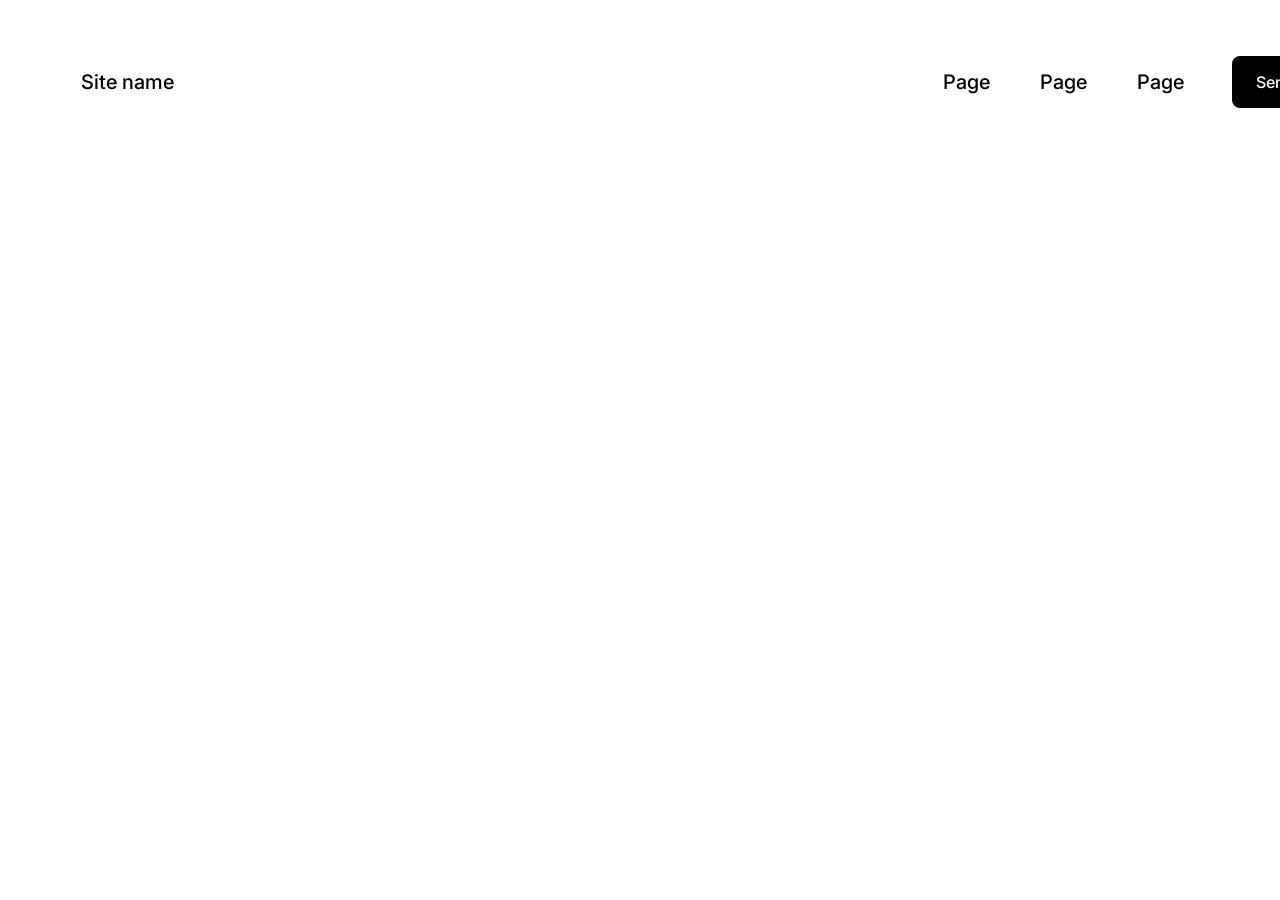
==== index.html @ 94051240 "save" ====
<!DOCTYPE html>
<html lang="en">

<head>
    <meta charset="utf-8">

    <meta name="viewport" content="width=device-width, initial-scale=1">

    <title>Test Task Site</title>

    <script src="./js/jquery-4.0.0.min.js"></script>
    <script src="./js/main.js"></script>

    <link rel="stylesheet" href="./css/main.css">
</head>

<body>
    <main id="container">
        <header id="header">
            <div id="top-left">
                <div id="top-logo">
                    <a href="./">
                        Site name
                    </a>
                </div>
            </div>
            
            <div id="top-right">
                <nav id="top-nav-menu" class="nav-menu">
                    <ul>
                        <li>
                            <a href="./">
                                Page
                            </a>
                        </li>
                        <li>
                            <a href="./">
                                Page
                            </a>
                        </li>
                        <li>
                            <a href="./">
                                Page
                            </a>
                        </li>
                    </ul>
                </nav>

                <button class="btn-black">
                    Send form
                </button>
            </div>
        </header>
        
        <section>

        </section>

        <section>
            
        </section>

        <section>
            
        </section>

        <footer>

        </footer>
    </main>
</body>

</html>
---- css/main.css ----
@font-face {
    font-family: 'Inter';
    src: url(../fonts/inter-normal.ttf);
}

@font-face {
    font-family: 'Inter-Italic';
    src: url(../fonts/inter-italic.ttf);
}

html, body{
    margin:0;
    padding:0;
    font-family: 'Inter';
    font-size: 20px;
    font-weight: 500;
    color:#000000;
}

body *{
    font-family: 'Inter';
    font-size: 20px;
    font-weight: 500;
    color:#000000;
    box-sizing: border-box;
}

a{
    text-decoration: none;
}

#container{
    width:1440px;
    margin:0 auto;
    padding-top:40px;
    padding:56px 81px 0 81px;
}

#header{
    display: flex;
    width: 100%;
    justify-content: space-between;
    align-items: center;
    height: 52px;
}

#top-left{
    display: flex;
    width: 50%;
    justify-content: start;
    align-items: center;
}

#top-logo a{

}

#top-right{
    display: flex;
    width: 50%;
    justify-content: end;
    align-items: center;
}

#top-nav-menu ul{
    display:flex;
    list-style: none;
    padding:0;
    margin:0;
    margin: 0 48px 0 0;
}

#top-nav-menu ul li{
    padding:0;
    margin: 0 0 0 50px;
}

#top-nav-menu ul li a{

}

.btn-black{
    display: flex;
    justify-content: center;
    align-items: center;
    width:127px;
    height: 52px;
    line-height: 52px;
    border-radius: 8px;
    padding:0;
    margin:0;
    font-size: 16px;
    background-color: #000000;
    border:none;
    outline: none;
    color:#ffffff;
    cursor: pointer;
}
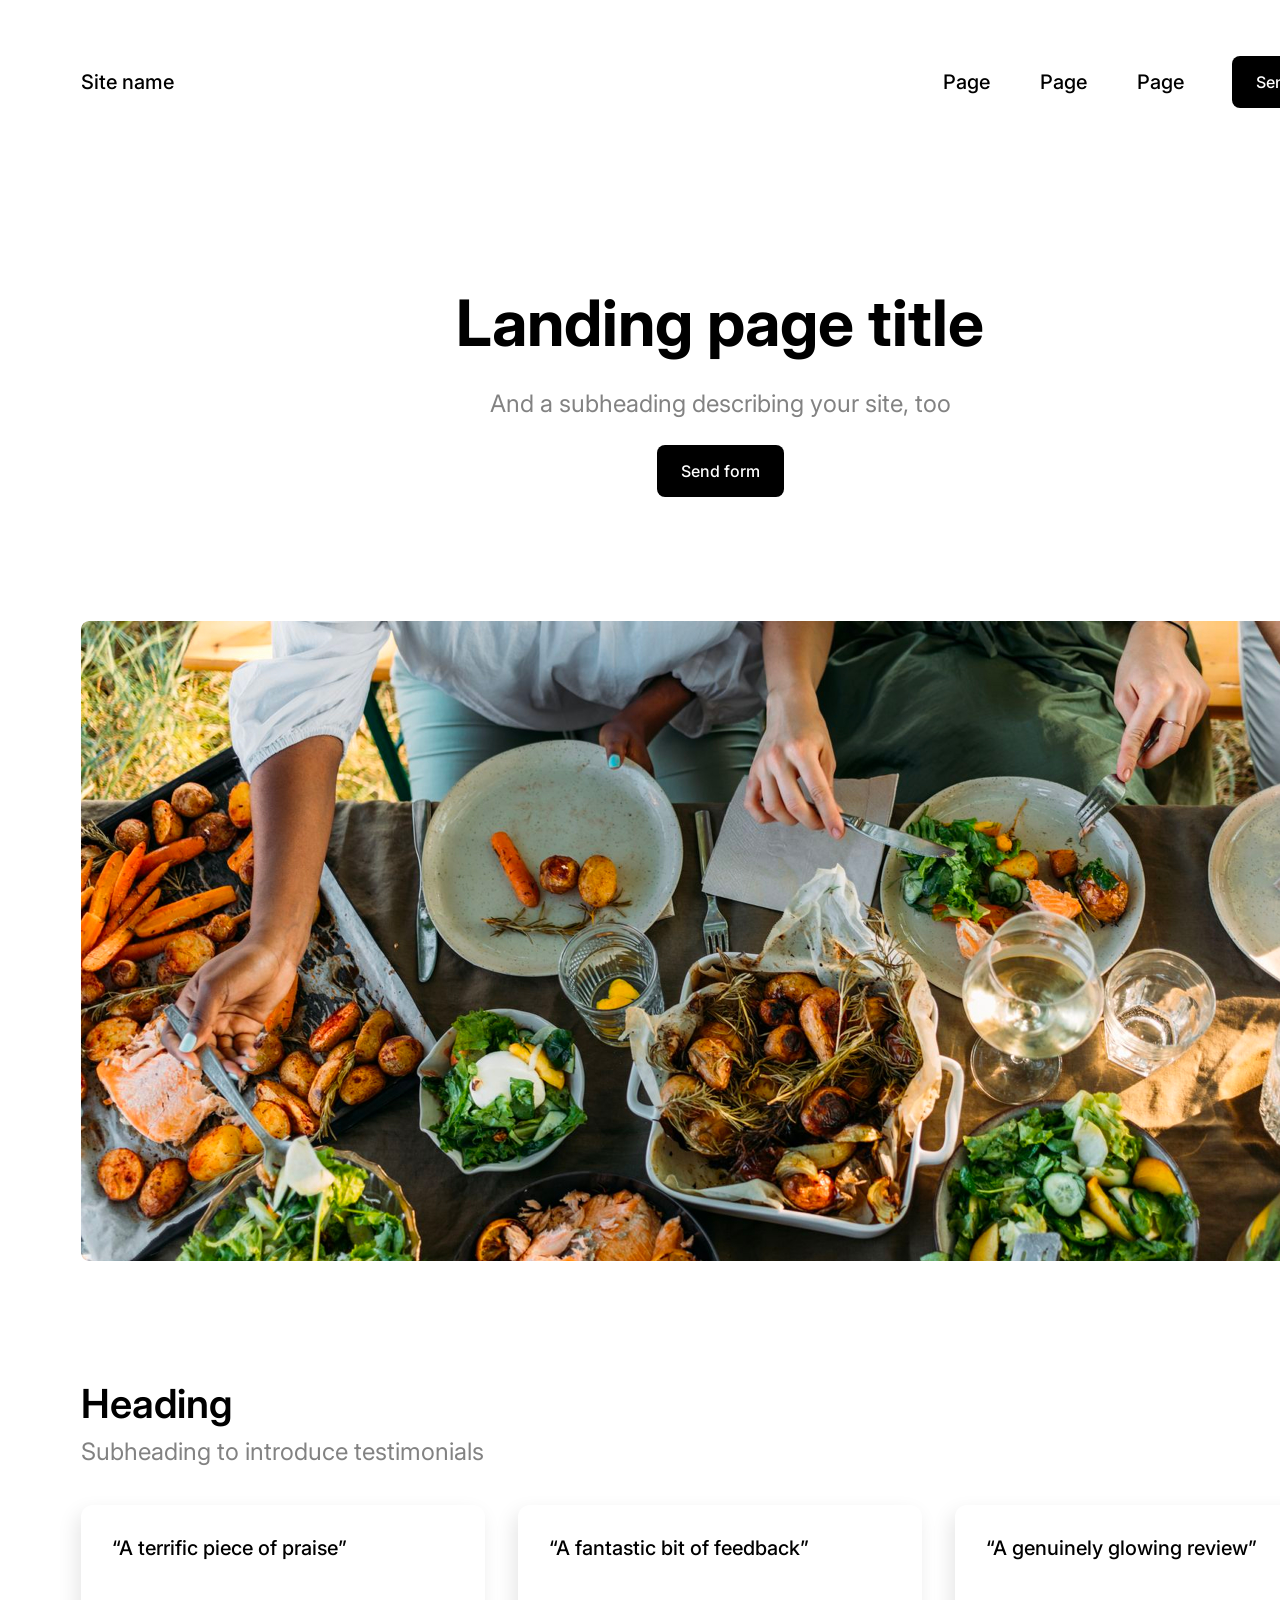
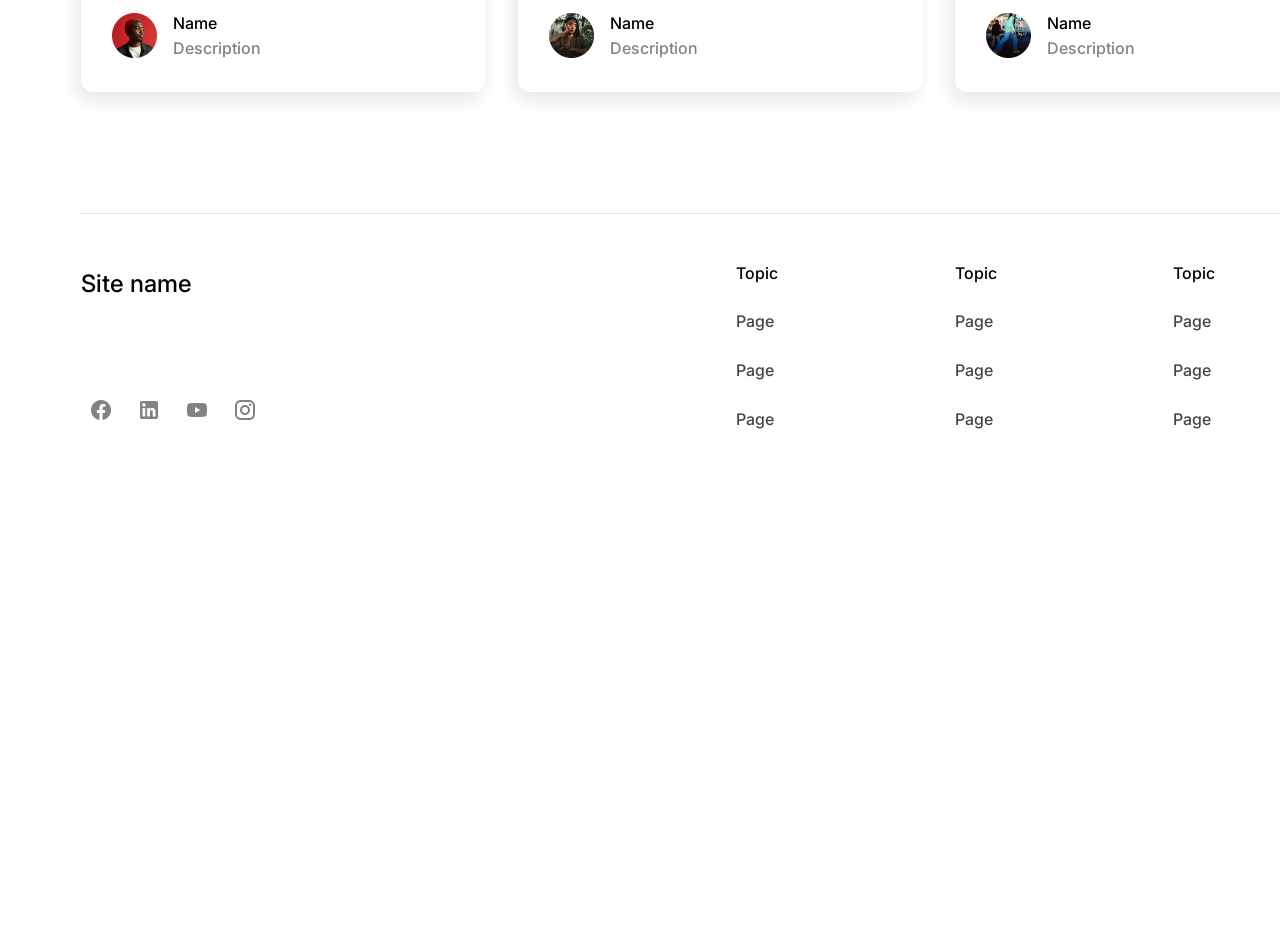
==== commit 953c7489: "save" ====
--- a/index.html
+++ b/index.html
@@ -27,7 +27,7 @@
             
             <div id="top-right">
                 <nav id="top-nav-menu" class="nav-menu">
-                    <ul>
+                    <ul class="list-none">
                         <li>
                             <a href="./">
                                 Page
@@ -52,20 +52,197 @@
             </div>
         </header>
         
-        <section>
-
+        <section id="first-section">
+            <h1 class="head-h align1">
+                Landing page title
+            </h1>
+
+            <h6 class="head-h color1 align1">
+                And a subheading describing your site, too
+            </h6>
+
+            <div class="btn-center">
+                <button class="btn-black align1">
+                    Send form
+                </button>
+            </div>
         </section>
 
-        <section>
-            
+        <section id="second-section">
+            <div class="slider-img">
+                <img src="./img/slide.jpg" alt="seo keuword, seo keuword, seo keuword">
+            </div>
         </section>
 
-        <section>
-            
+        <section id="third-section">
+            <h2 class="head-h">
+                Heading
+            </h2>
+
+            <h6 class="head-h color1">
+                Subheading to introduce testimonials
+            </h6>
+
+            <div id="reviews">
+                <div class="one-review">
+                    <strong>
+                        “A terrific piece of praise”
+                    </strong>
+
+                    <div class="user-blk">
+                        <div class="user-img">
+                            <img src="./img/Avatar1.png" alt="seo word, seo word, seo word">
+                        </div>
+
+                        <div class="explain-blk">
+                            <a class="user-name">
+                                Name
+                            </a>
+                            <span class="user-note color1">
+                                Description
+                            </span>
+                        </div>
+                    </div>
+                </div><!--one-review-->
+
+                <div class="one-review">
+                    <strong>
+                        “A fantastic bit of feedback”
+                    </strong>
+
+                    <div class="user-blk">
+                        <div class="user-img">
+                            <img src="./img/Avatar2.png" alt="seo word, seo word, seo word">
+                        </div>
+
+                        <div class="explain-blk">
+                            <a class="user-name">
+                                Name
+                            </a>
+                            <span class="user-note color1">
+                                Description
+                            </span>
+                        </div>
+                    </div>
+                </div><!--one-review-->
+
+                <div class="one-review">
+                    <strong>
+                        “A genuinely glowing review”
+                    </strong>
+
+                    <div class="user-blk">
+                        <div class="user-img">
+                            <img src="./img/Avatar3.png" alt="seo word, seo word, seo word">
+                        </div>
+
+                        <div class="explain-blk">
+                            <a class="user-name">
+                                Name
+                            </a>
+                            <span class="user-note color1">
+                                Description
+                            </span>
+                        </div>
+                    </div>
+                </div><!--one-review-->
+            </div>
         </section>
 
         <footer>
-
+            <div id="ftr-left">
+                <div class="ftr-logo">
+                    <a href="./">
+                        Site name
+                    </a>
+                </div>
+
+                <div class="ftr-socials">
+                    <a href="#">
+                        <img src="./img/fb.png" alt="seo word, seo word, seo word">
+                    </a>
+
+                    <a href="#">
+                        <img src="./img/in.png" alt="seo word, seo word, seo word">
+                    </a>
+
+                    <a href="#">
+                        <img src="./img/yt.png" alt="seo word, seo word, seo word">
+                    </a>
+
+                    <a href="#">
+                        <img src="./img/is.png" alt="seo word, seo word, seo word">
+                    </a>
+                </div>
+            </div>
+
+            <div id="ftr-right">
+                <div class="menu-wrap">
+                    <strong>
+                        Topic
+                    </strong>
+
+                    <nav class="menu-body">
+                        <ul class="list-none">
+                            <li>
+                                <a class="color1" href="./#">Page</a>
+                            </li>
+
+                            <li>
+                                <a class="color1" href="./#">Page</a>
+                            </li>
+
+                            <li>
+                                <a class="color1" href="./#">Page</a>
+                            </li>
+                        </ul>
+                    </nav>
+                </div><!--menu-wrap-->
+
+                <div class="menu-wrap">
+                    <strong>
+                        Topic
+                    </strong>
+
+                    <nav class="menu-body">
+                        <ul class="list-none">
+                            <li>
+                                <a class="color1" href="./#">Page</a>
+                            </li>
+
+                            <li>
+                                <a class="color1" href="./#">Page</a>
+                            </li>
+
+                            <li>
+                                <a class="color1" href="./#">Page</a>
+                            </li>
+                        </ul>
+                    </nav>
+                </div><!--menu-wrap-->
+
+                <div class="menu-wrap">
+                    <strong>
+                        Topic
+                    </strong>
+
+                    <nav class="menu-body">
+                        <ul class="list-none">
+                            <li>
+                                <a class="color1" href="./#">Page</a>
+                            </li>
+
+                            <li>
+                                <a class="color1" href="./#">Page</a>
+                            </li>
+
+                            <li>
+                                <a class="color1" href="./#">Page</a>
+                            </li>
+                        </ul>
+                    </nav>
+                </div><!--menu-wrap-->
+            </div>
         </footer>
     </main>
 </body>
--- a/css/main.css
+++ b/css/main.css
@@ -25,6 +25,44 @@
     box-sizing: border-box;
 }
 
+h1{
+    font-weight: 700;
+    font-size: 64px;
+    letter-spacing: 1%;
+    margin:50px 0 40px 0;
+}
+
+h2{
+    font-size: 40px;
+    font-weight: 600;
+    margin:50px 0 40px 0;
+}
+
+h6{
+    font-weight: 400;
+    font-size: 24px;
+    margin:30px 0 20px 0;
+}
+
+.head-h.color1,
+span.color1{
+    color: #828282;
+}
+
+a.color1{
+    color: #454545;
+}
+
+.head-h.align1{
+    text-align: center;
+}
+
+ul.list-none{
+    list-style: none;
+    padding:0;
+    margin: 0;
+}
+
 a{
     text-decoration: none;
 }
@@ -33,7 +71,7 @@
     width:1440px;
     margin:0 auto;
     padding-top:40px;
-    padding:56px 81px 0 81px;
+    padding:56px 81px 500px 81px;
 }
 
 #header{
@@ -52,7 +90,7 @@
 }
 
 #top-logo a{
-
+    display: block;
 }
 
 #top-right{
@@ -64,9 +102,6 @@
 
 #top-nav-menu ul{
     display:flex;
-    list-style: none;
-    padding:0;
-    margin:0;
     margin: 0 48px 0 0;
 }
 
@@ -95,4 +130,203 @@
     outline: none;
     color:#ffffff;
     cursor: pointer;
+}
+
+/**********************/
+
+#first-section{
+    padding-top:126px;
+}
+
+#first-section h1{
+    margin-bottom:28px;
+}
+
+#first-section h6{
+    margin-top:0;
+    margin-bottom:27px;
+    letter-spacing: 3%;
+}
+
+button.align1{
+    margin:0 auto;
+}
+
+/**********************/
+
+#second-section{
+    padding:124px 0 0 0;
+}
+
+.slider-img{
+    width: 1280px;
+    height: 640px;
+}
+
+.slider-img img{
+    width: 100%;
+    border-radius: 8px;
+}
+
+/**********************/
+
+#third-section{
+    padding:68px 0 0 0;
+}
+
+#third-section h2{
+    margin-bottom:9px;
+    letter-spacing: 3%;
+}
+
+#third-section h6{
+    margin-top:0;
+    letter-spacing: 2%;
+}
+
+#reviews{
+    display: flex;
+    width: 100%;
+    flex-wrap: wrap;
+    justify-content: space-between;
+    padding:19px 0 0 0;
+}
+
+.one-review{
+    width: 404px;
+    padding:31px 31px 34px 31px;
+    border-radius: 12px;
+    box-shadow: -4px 8px 20px 0 rgba(0, 0, 0, 0.1);
+}
+
+.one-review strong{
+    letter-spacing: 1%;
+}
+
+.user-blk{
+    display: flex;
+    width: 100%;
+    justify-content: start;
+    margin:53px 0 0 0;
+}
+
+.user-blk .user-img{
+    width: 45px;
+    height: 45px;
+    margin-right: 16px;
+}
+
+.user-blk .user-img img{
+    width: 100%;
+}
+
+.explain-blk{
+    display: flex;
+    flex-direction: column;
+    justify-content: space-between;
+    align-items: start;
+}
+
+.explain-blk .user-name{
+    font-size: 16px;
+}
+
+.explain-blk .user-note{
+    font-size: 16px;
+}
+
+/**********************/
+
+footer{
+    display:flex;
+    width:100%;
+    justify-content: space-between;
+    border-top:1px solid #E6E6E6;
+    margin-top:121px;
+    padding:49px 0 0 0;
+}
+
+#ftr-left{
+    display:flex;
+    width: 50%;
+    flex-direction: column;
+    justify-content: space-between;
+    align-items: start;
+}
+
+#ftr-right{
+    display:flex;
+    width: 50%;
+    justify-content: start;
+    padding-left: 16px;
+}
+
+.ftr-logo{
+    margin:6px 0 50px 0;
+}
+
+.ftr-logo a{
+    display: block;
+    font-size: 24px;
+    font-weight: 400px;
+}
+
+.ftr-socials{
+    display: flex;
+    height: 40px;
+    justify-content: start;
+}
+
+.ftr-socials a{
+    display: block;
+    width: 40px;
+    height: 40px;
+    margin-right: 8px;
+}
+
+.ftr-socials a:last-of-type{
+    margin-right: 0;
+}
+
+.ftr-socials a img{
+    display: block;
+    height: 100%;
+}
+
+.menu-wrap{
+    width: 187px;
+    margin-right: 33px;
+}
+
+.menu-wrap:last-of-type{
+    margin-right: 0;
+}
+
+.menu-wrap strong{
+    display: block;
+    font-size: 16px;
+}
+
+.menu-wrap .menu-body{
+    
+}
+
+.menu-wrap .menu-body ul{
+    
+}
+
+.menu-wrap .menu-body ul li{
+    margin-top: 25px;
+}
+
+.menu-wrap .menu-body ul li a{
+    font-size: 16px;
+}
+
+
+
+@media (max-width:1440px) {
+    #container{
+        /*width: 100%;*/
+    }
 }
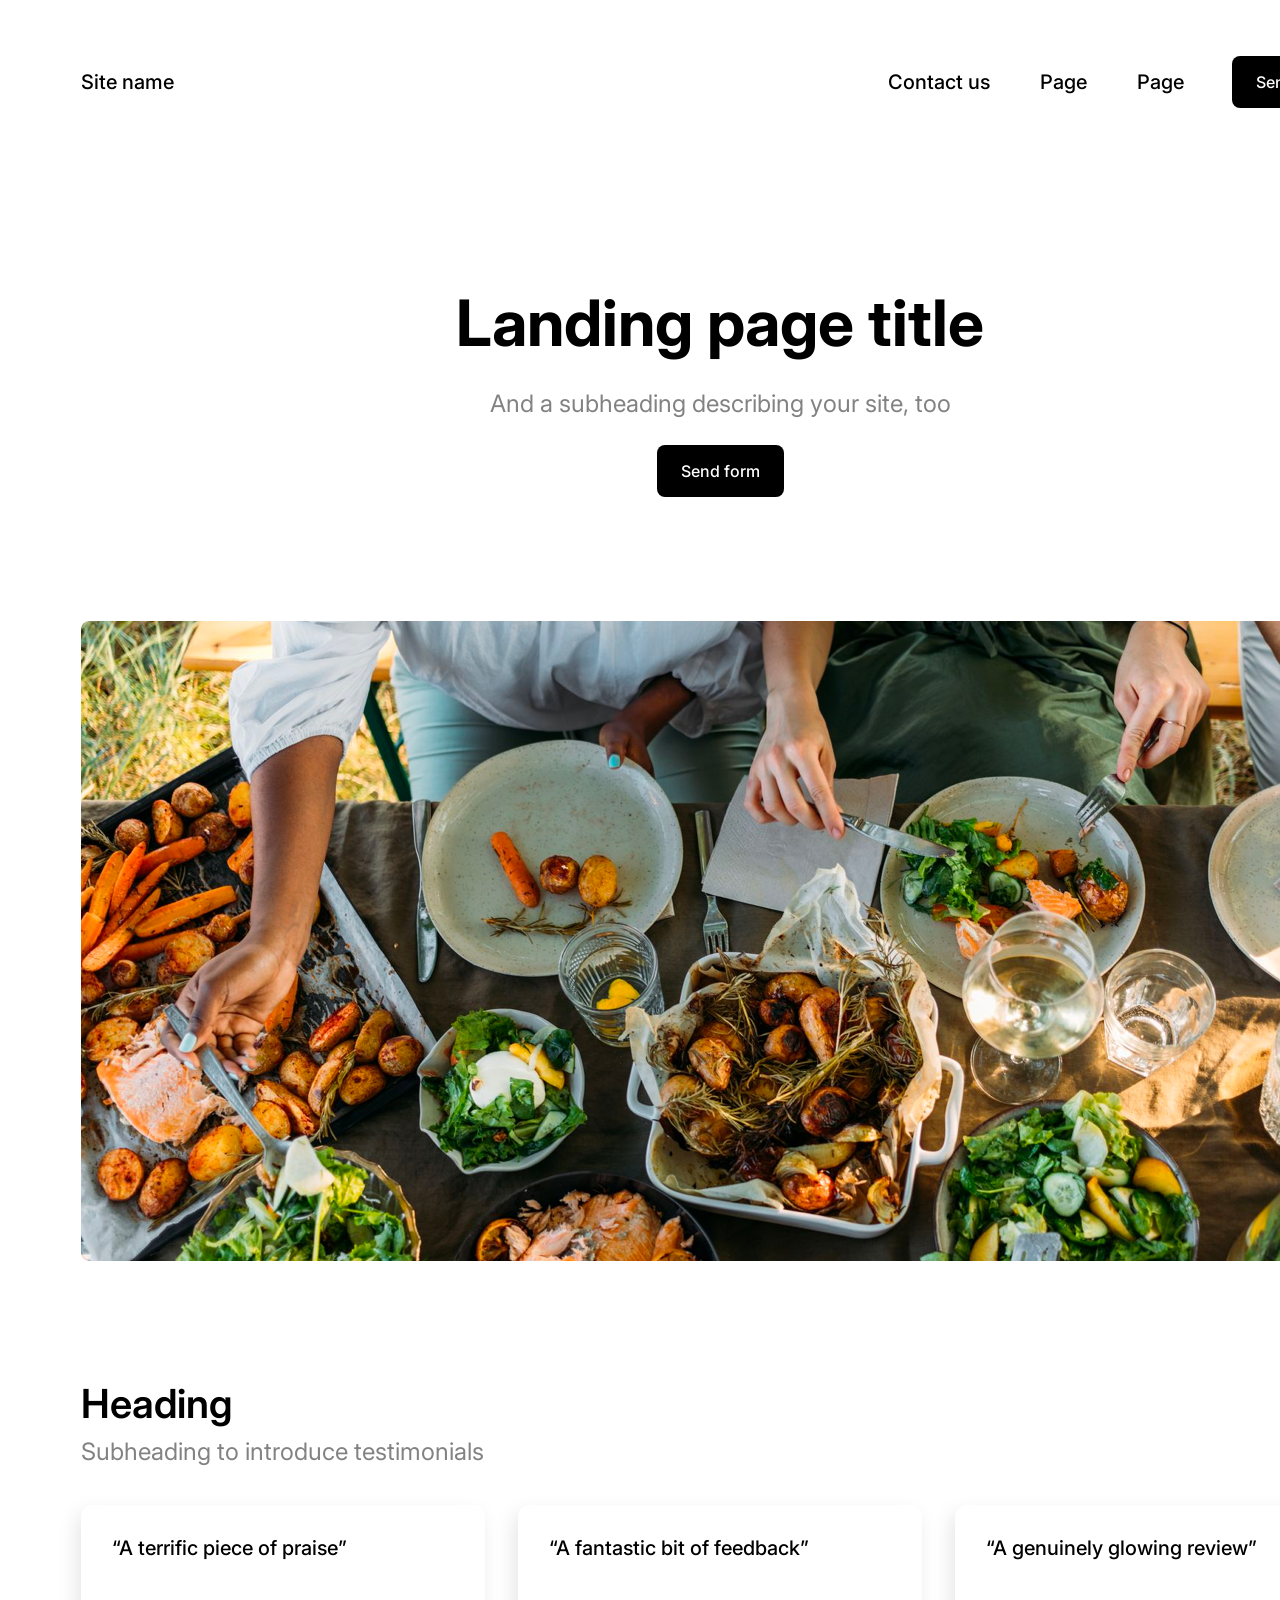
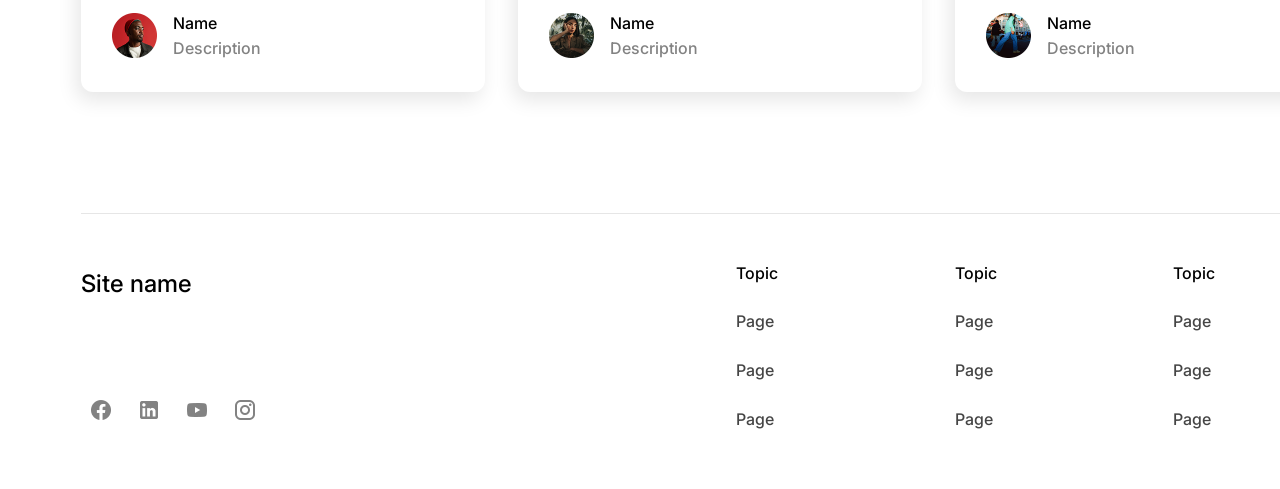
==== commit 08903ce3: "save" ====
--- a/index.html
+++ b/index.html
@@ -29,8 +29,8 @@
                 <nav id="top-nav-menu" class="nav-menu">
                     <ul class="list-none">
                         <li>
-                            <a href="./">
-                                Page
+                            <a href="./contact.html">
+                                Contact us
                             </a>
                         </li>
                         <li>
@@ -90,12 +90,12 @@
                     </strong>
 
                     <div class="user-blk">
-                        <div class="user-img">
+                        <a href="./#" class="user-img">
                             <img src="./img/Avatar1.png" alt="seo word, seo word, seo word">
-                        </div>
+                        </a>
 
                         <div class="explain-blk">
-                            <a class="user-name">
+                            <a class="user-name" href="./#">
                                 Name
                             </a>
                             <span class="user-note color1">
@@ -111,12 +111,12 @@
                     </strong>
 
                     <div class="user-blk">
-                        <div class="user-img">
+                        <a href="./#" class="user-img">
                             <img src="./img/Avatar2.png" alt="seo word, seo word, seo word">
-                        </div>
+                        </a>
 
                         <div class="explain-blk">
-                            <a class="user-name">
+                            <a class="user-name" href="./#">
                                 Name
                             </a>
                             <span class="user-note color1">
@@ -132,12 +132,12 @@
                     </strong>
 
                     <div class="user-blk">
-                        <div class="user-img">
+                        <a href="./#" class="user-img">
                             <img src="./img/Avatar3.png" alt="seo word, seo word, seo word">
-                        </div>
+                        </a>
 
                         <div class="explain-blk">
-                            <a class="user-name">
+                            <a class="user-name" href="./#">
                                 Name
                             </a>
                             <span class="user-note color1">
--- a/css/main.css
+++ b/css/main.css
@@ -25,6 +25,42 @@
     box-sizing: border-box;
 }
 
+::placeholder{
+    font-size: 16px;
+    color:#828282;
+    opacity: 1;
+}
+
+:-ms-input-placeholder{
+    font-size: 16px;
+    color:#828282;
+    opacity: 1;
+}
+
+::-ms-input-placeholder{
+    font-size: 16px;
+    color:#828282;
+    opacity: 1;
+}
+
+::-moz-placeholder{
+    font-size: 16px;
+    color:#828282;
+    opacity: 1;
+}
+
+:-moz-placeholder{
+    font-size: 16px;
+    color:#828282;
+    opacity: 1;
+}
+
+::-webkit-input-placeholder{
+    font-size: 16px;
+    color:#828282;
+    opacity: 1;
+}
+
 h1{
     font-weight: 700;
     font-size: 64px;
@@ -49,10 +85,6 @@
     color: #828282;
 }
 
-a.color1{
-    color: #454545;
-}
-
 .head-h.align1{
     text-align: center;
 }
@@ -65,13 +97,23 @@
 
 a{
     text-decoration: none;
+    text-shadow: 0 0 0px rgba(52, 152, 219, 0);
+    transition: text-shadow 0.4s ease-in-out;
+}
+
+a:hover{
+    text-shadow: 0 8px 20px rgba(0, 0, 0);
+}
+
+a.color1{
+    color: #454545;
 }
 
 #container{
     width:1440px;
     margin:0 auto;
     padding-top:40px;
-    padding:56px 81px 500px 81px;
+    padding:56px 81px 0 81px;
 }
 
 #header{
@@ -171,7 +213,7 @@
 /**********************/
 
 #third-section{
-    padding:68px 0 0 0;
+    padding:68px 0 68px 0;
 }
 
 #third-section h2{
@@ -211,6 +253,7 @@
 }
 
 .user-blk .user-img{
+    display: block;
     width: 45px;
     height: 45px;
     margin-right: 16px;
@@ -237,13 +280,106 @@
 
 /**********************/
 
+#contact-us{
+    display: flex;
+    justify-content: space-between;
+    flex-wrap: wrap;
+    padding:136px 0 0 0;
+}
+
+#contact-left{
+    display: flex;
+    width: 50%;
+    justify-content: start;
+}
+
+#contact-right{
+    display: flex;
+    width: 50%;
+    justify-content: end;
+}
+
+#cnt-left-inner{
+    width: 626px;
+}
+
+#cnt-left-inner h1{
+    margin-top:0;
+    margin-bottom:28px;
+}
+
+#cnt-left-inner h6{
+    margin-top:0;
+    margin-bottom: 37px;
+    letter-spacing: 2%;
+}
+
+.base-form{
+    width: 100%;
+}
+
+.base-form label{
+    display:block;
+}
+
+.base-form > label{
+    margin-bottom:27px;
+}
+
+form .input-group{
+    display: flex;
+    justify-content: space-between;
+    margin-bottom: 27px;
+}
+
+form .input-group label{
+    width: 48%;
+}
+
+form .txt{
+    display: block;
+    margin-bottom:9px;
+    font-size: 16px;
+}
+
+input[type="text"],
+input[type="email"],
+input[type="tel"]{
+    width: 100%;
+    height: 48px;
+    border-radius: 8px;
+    border:1px solid #E0E0E0;
+    padding:0 15px 0 15px;
+}
+
+textarea{
+    width: 100%;
+    height: 123px;
+    border-radius: 8px;
+    border:1px solid #E0E0E0;
+    padding:11px 15px 11px 15px;
+}
+
+input[type="submit"]{
+    width: 100%;
+    height: 62px;
+    background-color: #000000;
+    color: #ffffff;
+    border:none;
+    outline: none;
+    border-radius: 8px;
+    cursor: pointer;
+}
+
+/**********************/
+
 footer{
     display:flex;
     width:100%;
     justify-content: space-between;
     border-top:1px solid #E6E6E6;
-    margin-top:121px;
-    padding:49px 0 0 0;
+    margin-top:53px;
+    padding:49px 0 59px 0;
 }
 
 #ftr-left{
@@ -322,7 +458,6 @@
 .menu-wrap .menu-body ul li a{
     font-size: 16px;
 }
-
 
 
 @media (max-width:1440px) {
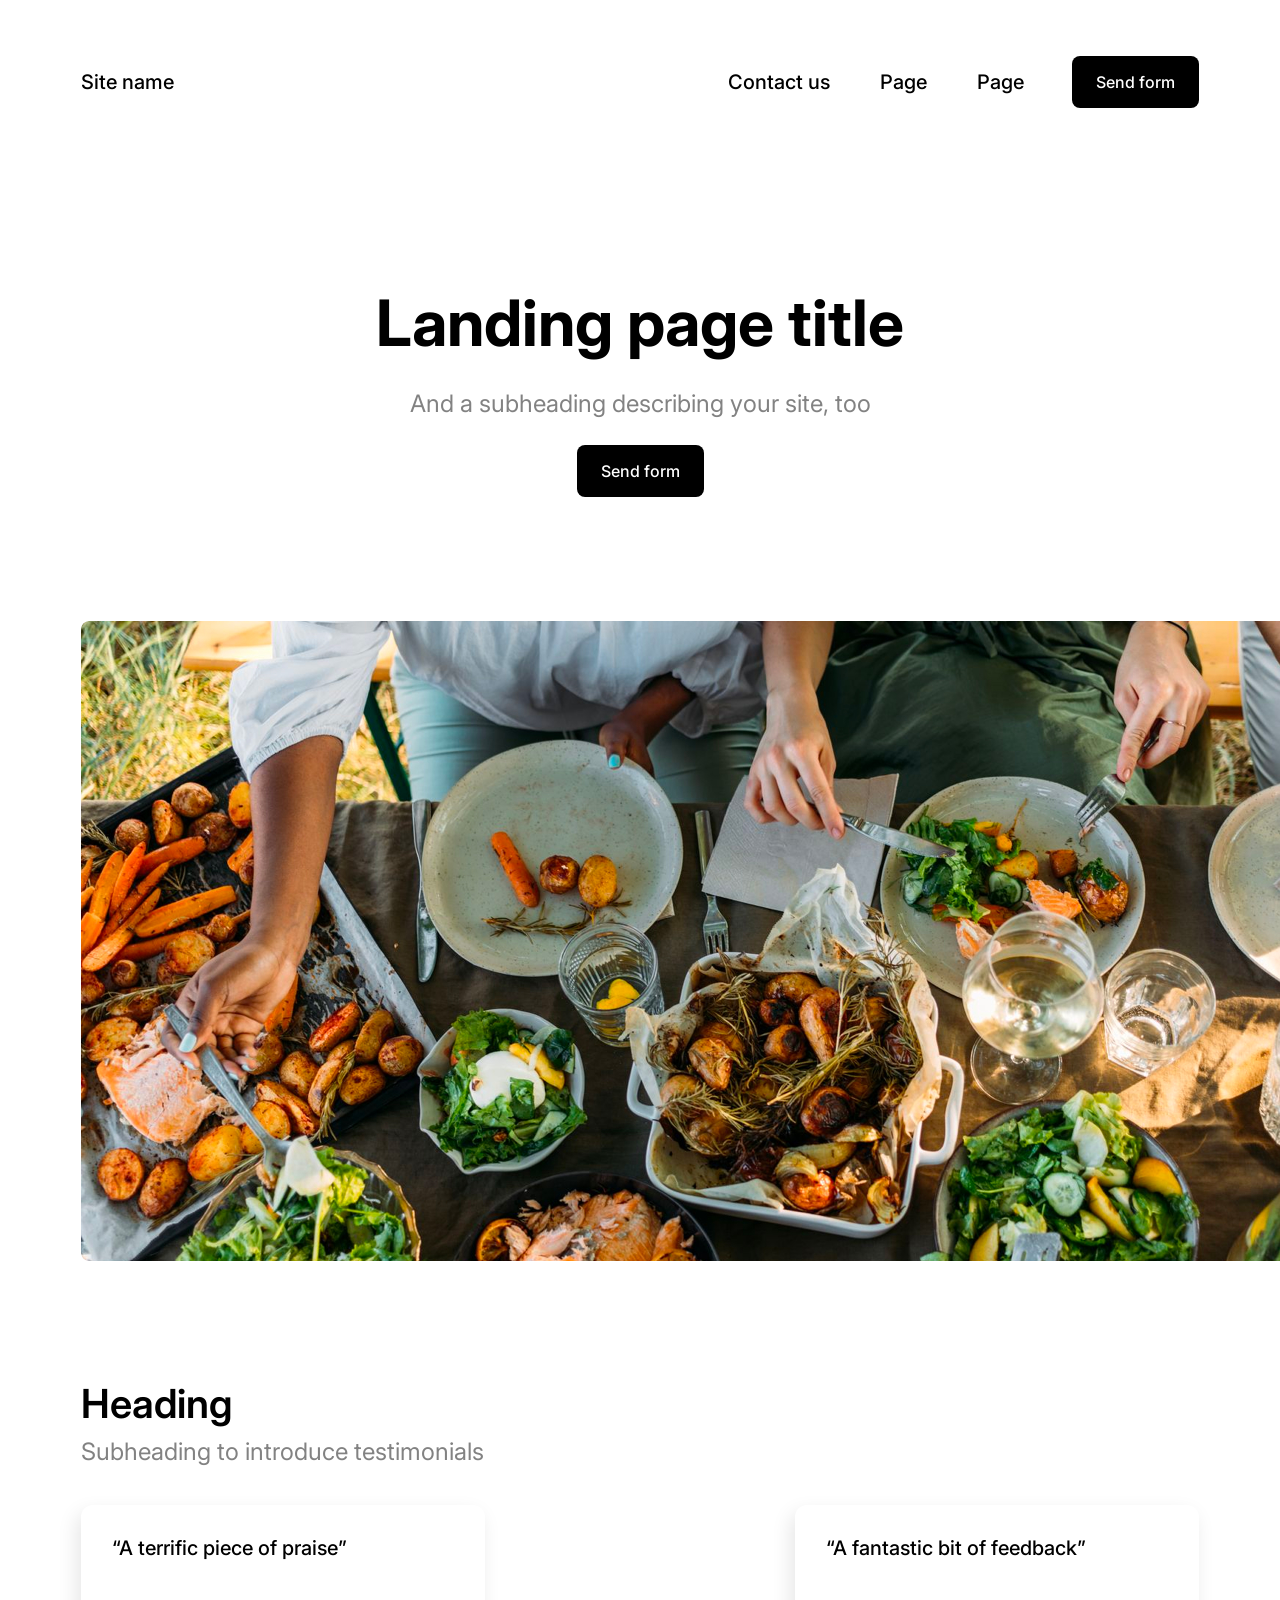
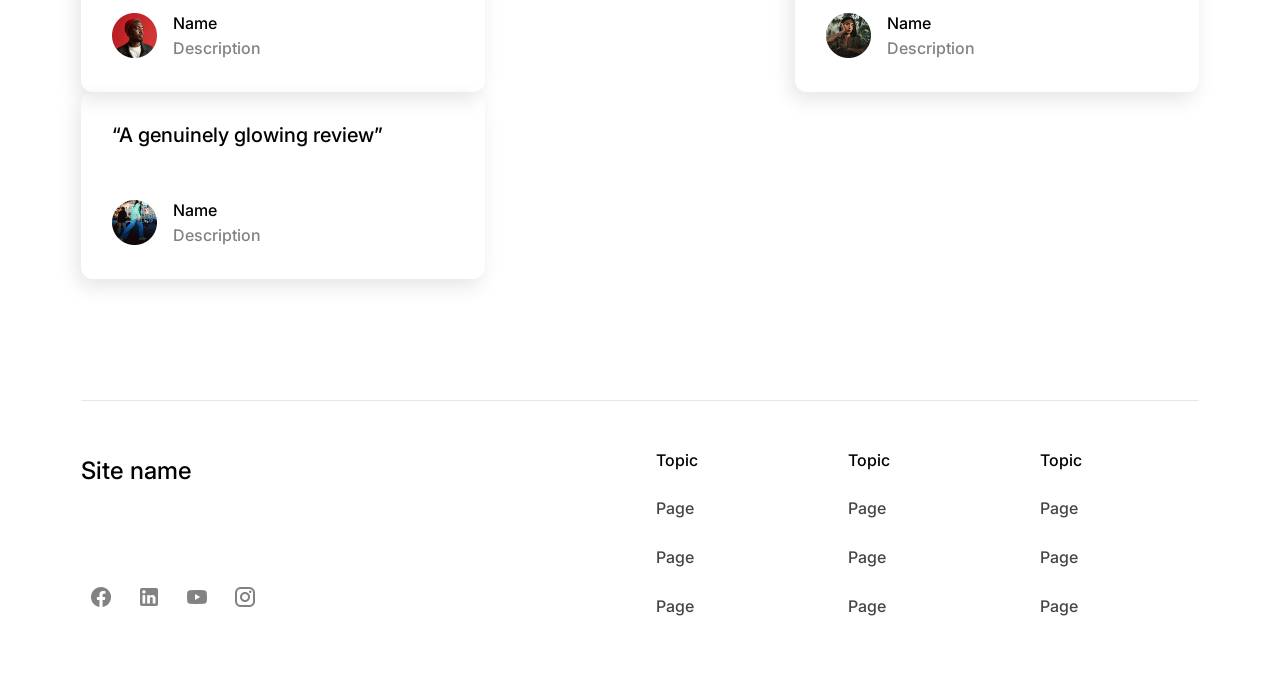
==== commit f9b047c1: "save" ====
--- a/index.html
+++ b/index.html
@@ -49,6 +49,10 @@
                 <button class="btn-black">
                     Send form
                 </button>
+
+                <button class="btn-menu">
+                    <img src="./img/More.svg" alt="">
+                </button>
             </div>
         </header>
         
@@ -71,6 +75,7 @@
         <section id="second-section">
             <div class="slider-img">
                 <img src="./img/slide.jpg" alt="seo keuword, seo keuword, seo keuword">
+                <img src="./img/slide-mob.jpg" alt="seo keuword, seo keuword, seo keuword">
             </div>
         </section>
 
--- a/css/main.css
+++ b/css/main.css
@@ -174,6 +174,10 @@
     cursor: pointer;
 }
 
+.btn-menu{
+    display: none;
+}
+
 /**********************/
 
 #first-section{
@@ -208,6 +212,33 @@
 .slider-img img{
     width: 100%;
     border-radius: 8px;
+}
+
+.slider-img img:nth-child(1){
+    display: block;
+}
+
+.slider-img img:nth-child(2){
+    display: none;
+}
+
+.slider-img img,
+.user-blk .user-img,
+.ftr-socials a img,
+#contact-right .cnt-img img{
+    object-fit: cover; 
+    transition: transform 0.9s ease;
+}
+
+.slider-img:hover{
+    transform: scale(1.1);
+    cursor: pointer;
+}
+
+.user-blk .user-img img:hover,
+.ftr-socials a img:hover,
+#contact-right .cnt-img:hover{
+    transform: scale(1.5);
 }
 
 /**********************/
@@ -371,6 +402,10 @@
     cursor: pointer;
 }
 
+#contact-right .cnt-img{
+    width: 508px;
+}
+
 /**********************/
 
 footer{
@@ -462,6 +497,89 @@
 
 @media (max-width:1440px) {
     #container{
-        /*width: 100%;*/
+        width: 100%;
+    }
+}
+
+
+@media (max-width:768px) {
+    #container{
+        overflow: hidden;
+    }
+
+    #top-nav-menu{
+        display:none;
+    }
+
+    .btn-menu{
+        display: block;
+        width: 51px;
+        height: 31px;
+        margin: 0;
+        padding: 0;
+        background-color: transparent;
+        background-color: initial;
+        border:none;
+        outline: none;
+    }
+
+    .btn-menu img{
+        width: 100%;
+    }
+
+    #top-right .btn-black{
+        display: none;
+    }
+
+    /**********************/
+
+    #first-section{
+        padding-top: 11px;
+    }
+
+    #second-section{
+        height: 606px;
+        padding-top: 57px;
+        position: relative;
+    }
+
+    .slider-img{
+        width: 684px;
+        height: 640px;
+        position: absolute;
+        top:145px; bottom:0; left: -42px; right: -42px;
+        margin: auto;
+    }
+
+    .slider-img img:nth-child(1){
+        display: none;
+    }
+
+    .slider-img img:nth-child(2){
+        display: block;
+    }
+
+    .slider-img img:hover{
+        transform: none;
+    }
+
+    /**********************/
+
+    #third-section{
+        padding-top: 125px;
+    }
+
+    #reviews{
+        display: block;
+        width: 100%;
+        padding-top: 35px;
+        padding-left: 15px;
+        padding-right: 15px;
+    }
+
+    .one-review{
+        width: 100%;
+        margin-bottom:36px;
+        padding-bottom: 29px;
     }
 }
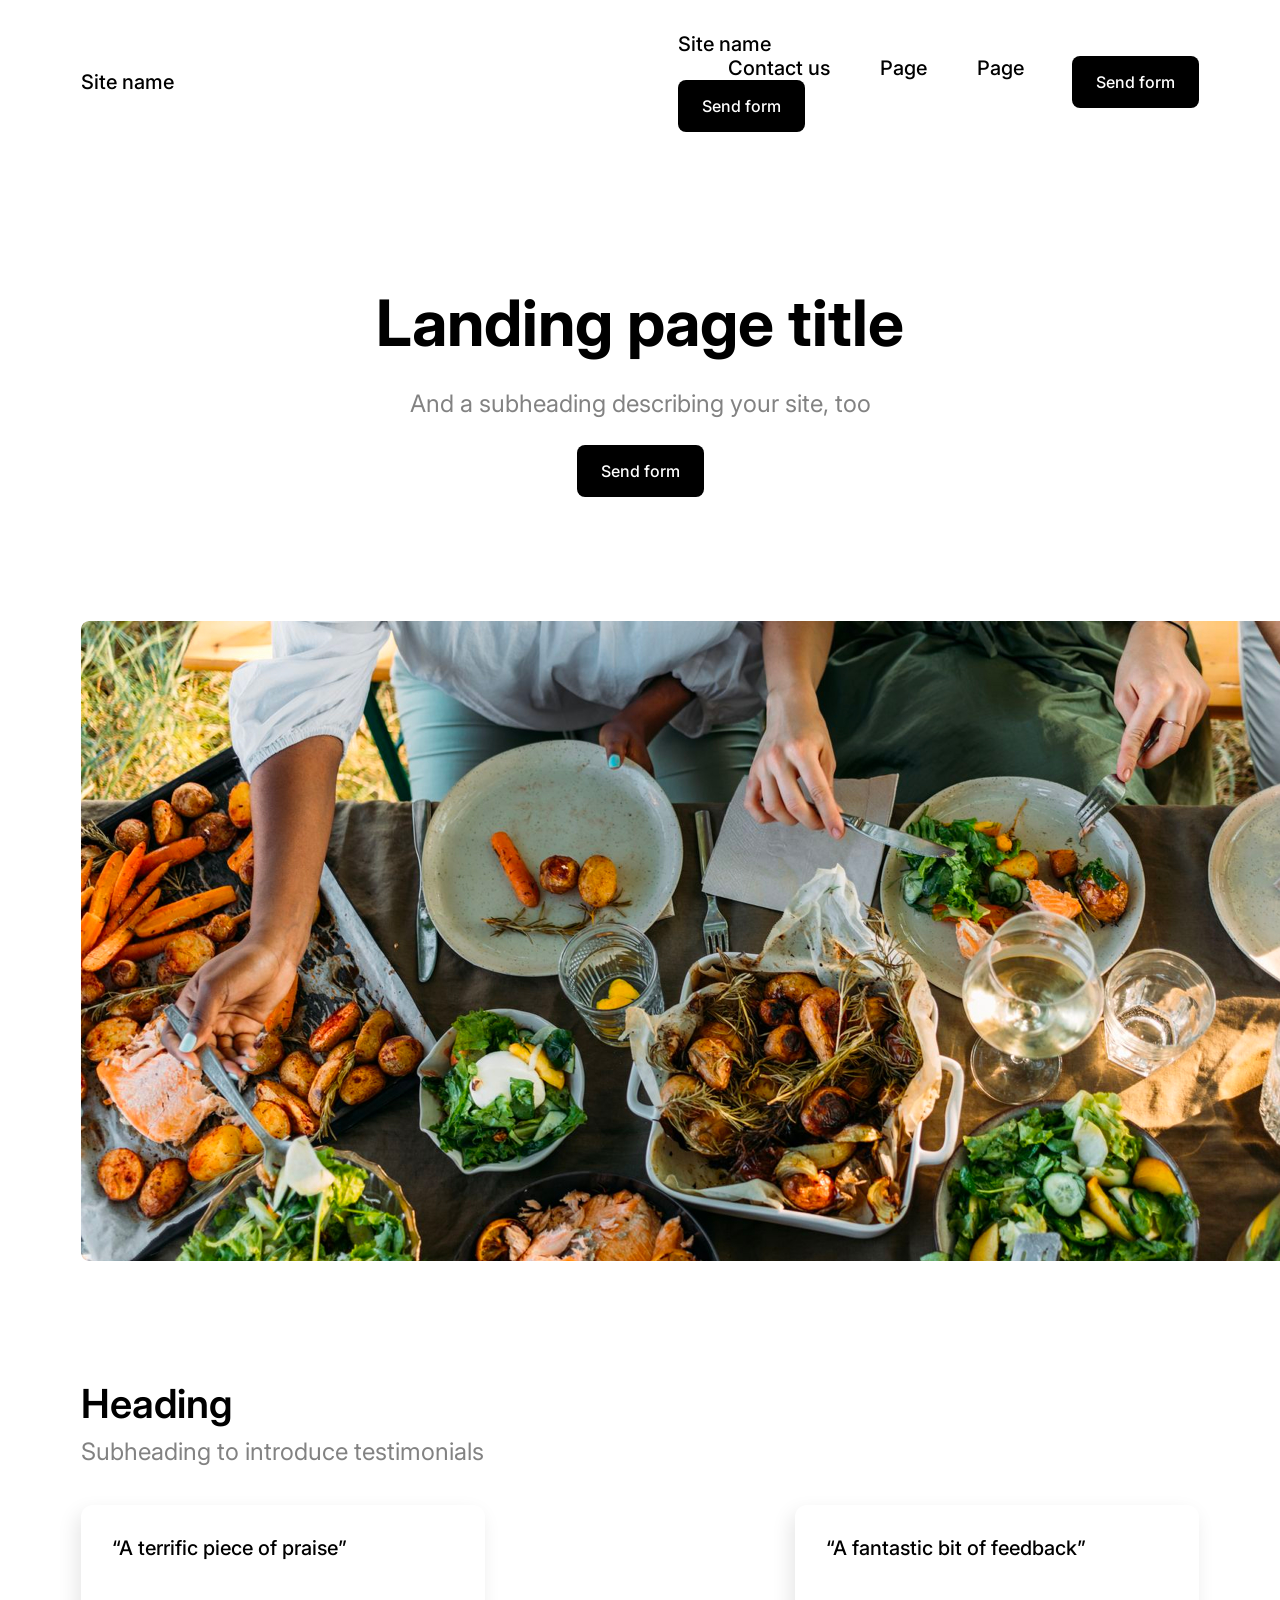
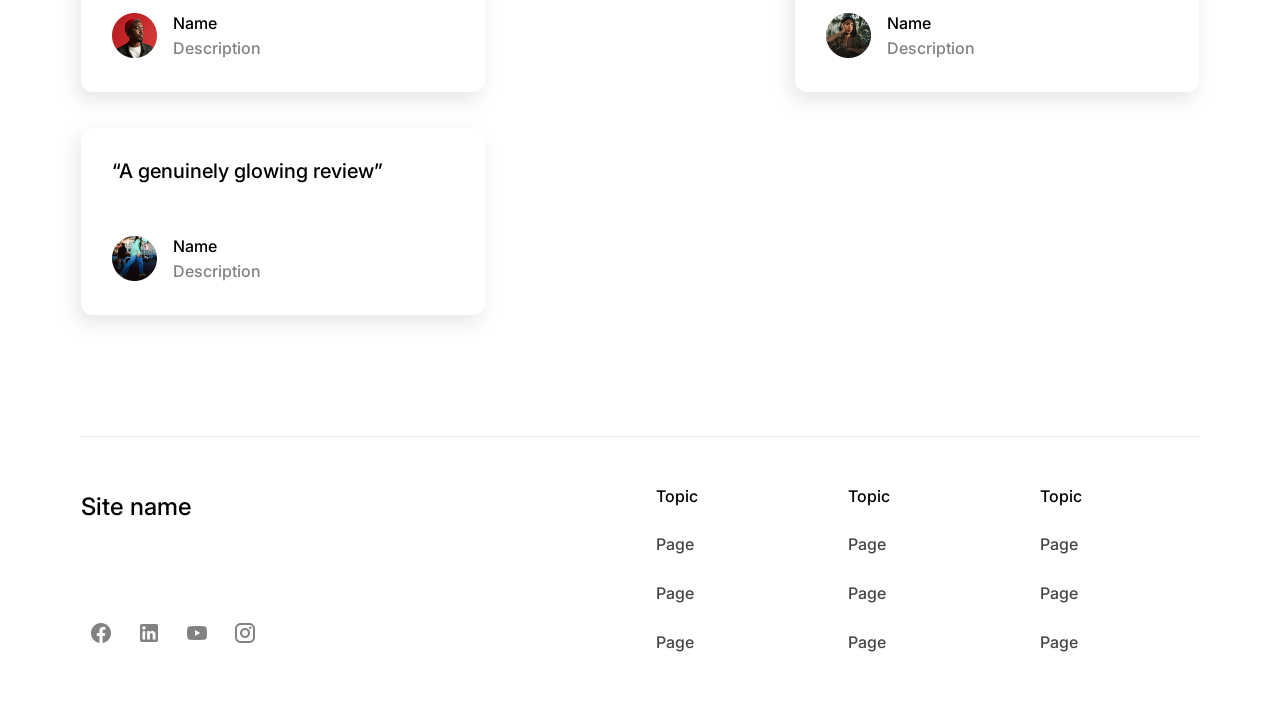
==== commit d72037a4: "save" ====
--- a/index.html
+++ b/index.html
@@ -27,6 +27,12 @@
             
             <div id="top-right">
                 <nav id="top-nav-menu" class="nav-menu">
+                    <div id="top-logo">
+                        <a href="./">
+                            Site name
+                        </a>
+                    </div>
+
                     <ul class="list-none">
                         <li>
                             <a href="./contact.html">
@@ -44,6 +50,12 @@
                             </a>
                         </li>
                     </ul>
+
+                    <button class="btn-close"></button>
+
+                    <button class="btn-black">
+                        Send form
+                    </button>
                 </nav>
 
                 <button class="btn-black">
@@ -154,101 +166,103 @@
             </div>
         </section>
 
-        <footer>
-            <div id="ftr-left">
-                <div class="ftr-logo">
-                    <a href="./">
-                        Site name
-                    </a>
+        <section id="footer-section">
+            <footer>
+                <div id="ftr-left">
+                    <div class="ftr-logo">
+                        <a href="./">
+                            Site name
+                        </a>
+                    </div>
+
+                    <div class="ftr-socials">
+                        <a href="#">
+                            <img src="./img/fb.png" alt="seo word, seo word, seo word">
+                        </a>
+
+                        <a href="#">
+                            <img src="./img/in.png" alt="seo word, seo word, seo word">
+                        </a>
+
+                        <a href="#">
+                            <img src="./img/yt.png" alt="seo word, seo word, seo word">
+                        </a>
+
+                        <a href="#">
+                            <img src="./img/is.png" alt="seo word, seo word, seo word">
+                        </a>
+                    </div>
                 </div>
 
-                <div class="ftr-socials">
-                    <a href="#">
-                        <img src="./img/fb.png" alt="seo word, seo word, seo word">
-                    </a>
-
-                    <a href="#">
-                        <img src="./img/in.png" alt="seo word, seo word, seo word">
-                    </a>
-
-                    <a href="#">
-                        <img src="./img/yt.png" alt="seo word, seo word, seo word">
-                    </a>
-
-                    <a href="#">
-                        <img src="./img/is.png" alt="seo word, seo word, seo word">
-                    </a>
+                <div id="ftr-right">
+                    <div class="menu-wrap">
+                        <strong>
+                            Topic
+                        </strong>
+
+                        <nav class="menu-body">
+                            <ul class="list-none">
+                                <li>
+                                    <a class="color1" href="./#">Page</a>
+                                </li>
+
+                                <li>
+                                    <a class="color1" href="./#">Page</a>
+                                </li>
+
+                                <li>
+                                    <a class="color1" href="./#">Page</a>
+                                </li>
+                            </ul>
+                        </nav>
+                    </div><!--menu-wrap-->
+
+                    <div class="menu-wrap">
+                        <strong>
+                            Topic
+                        </strong>
+
+                        <nav class="menu-body">
+                            <ul class="list-none">
+                                <li>
+                                    <a class="color1" href="./#">Page</a>
+                                </li>
+
+                                <li>
+                                    <a class="color1" href="./#">Page</a>
+                                </li>
+
+                                <li>
+                                    <a class="color1" href="./#">Page</a>
+                                </li>
+                            </ul>
+                        </nav>
+                    </div><!--menu-wrap-->
+
+                    <div class="menu-wrap">
+                        <strong>
+                            Topic
+                        </strong>
+
+                        <nav class="menu-body">
+                            <ul class="list-none">
+                                <li>
+                                    <a class="color1" href="./#">Page</a>
+                                </li>
+
+                                <li>
+                                    <a class="color1" href="./#">Page</a>
+                                </li>
+
+                                <li>
+                                    <a class="color1" href="./#">Page</a>
+                                </li>
+                            </ul>
+                        </nav>
+                    </div><!--menu-wrap-->
                 </div>
-            </div>
-
-            <div id="ftr-right">
-                <div class="menu-wrap">
-                    <strong>
-                        Topic
-                    </strong>
-
-                    <nav class="menu-body">
-                        <ul class="list-none">
-                            <li>
-                                <a class="color1" href="./#">Page</a>
-                            </li>
-
-                            <li>
-                                <a class="color1" href="./#">Page</a>
-                            </li>
-
-                            <li>
-                                <a class="color1" href="./#">Page</a>
-                            </li>
-                        </ul>
-                    </nav>
-                </div><!--menu-wrap-->
-
-                <div class="menu-wrap">
-                    <strong>
-                        Topic
-                    </strong>
-
-                    <nav class="menu-body">
-                        <ul class="list-none">
-                            <li>
-                                <a class="color1" href="./#">Page</a>
-                            </li>
-
-                            <li>
-                                <a class="color1" href="./#">Page</a>
-                            </li>
-
-                            <li>
-                                <a class="color1" href="./#">Page</a>
-                            </li>
-                        </ul>
-                    </nav>
-                </div><!--menu-wrap-->
-
-                <div class="menu-wrap">
-                    <strong>
-                        Topic
-                    </strong>
-
-                    <nav class="menu-body">
-                        <ul class="list-none">
-                            <li>
-                                <a class="color1" href="./#">Page</a>
-                            </li>
-
-                            <li>
-                                <a class="color1" href="./#">Page</a>
-                            </li>
-
-                            <li>
-                                <a class="color1" href="./#">Page</a>
-                            </li>
-                        </ul>
-                    </nav>
-                </div><!--menu-wrap-->
-            </div>
-        </footer>
+            </footer>
+        </section>
     </main>
 </body>
 
--- a/css/main.css
+++ b/css/main.css
@@ -109,11 +109,16 @@
     color: #454545;
 }
 
+button{
+    cursor: pointer;
+}
+
 #container{
     width:1440px;
     margin:0 auto;
     padding-top:40px;
-    padding:56px 81px 0 81px;
+    /*padding:56px 81px 0 81px;*/
+    padding:56px 0 0 0;
 }
 
 #header{
@@ -122,6 +127,12 @@
     justify-content: space-between;
     align-items: center;
     height: 52px;
+    padding:0 81px 0 81px;
+}
+
+section{
+    padding-left:81px;
+    padding-right:81px;
 }
 
 #top-left{
@@ -160,11 +171,10 @@
     display: flex;
     justify-content: center;
     align-items: center;
-    width:127px;
     height: 52px;
     line-height: 52px;
     border-radius: 8px;
-    padding:0;
+    padding:0 24px 0 24px;
     margin:0;
     font-size: 16px;
     background-color: #000000;
@@ -174,7 +184,9 @@
     cursor: pointer;
 }
 
-.btn-menu{
+.btn-menu,
+.btn-close,
+#top-nav-menu .top-logo{
     display: none;
 }
 
@@ -201,7 +213,7 @@
 /**********************/
 
 #second-section{
-    padding:124px 0 0 0;
+    padding-top:124px;
 }
 
 .slider-img{
@@ -223,28 +235,29 @@
 }
 
 .slider-img img,
-.user-blk .user-img,
+.user-blk .user-img img,
 .ftr-socials a img,
 #contact-right .cnt-img img{
     object-fit: cover; 
     transition: transform 0.9s ease;
 }
 
-.slider-img:hover{
+.slider-img img:hover,
+#contact-right .cnt-img img:hover{
     transform: scale(1.1);
     cursor: pointer;
 }
 
 .user-blk .user-img img:hover,
-.ftr-socials a img:hover,
-#contact-right .cnt-img:hover{
+.ftr-socials a img:hover{
     transform: scale(1.5);
 }
 
 /**********************/
 
 #third-section{
-    padding:68px 0 68px 0;
+    padding-top:68px;
+    padding-bottom:68px;
 }
 
 #third-section h2{
@@ -268,6 +281,7 @@
 .one-review{
     width: 404px;
     padding:31px 31px 34px 31px;
+    margin-bottom:36px;
     border-radius: 12px;
     box-shadow: -4px 8px 20px 0 rgba(0, 0, 0, 0.1);
 }
@@ -315,7 +329,8 @@
     display: flex;
     justify-content: space-between;
     flex-wrap: wrap;
-    padding:136px 0 0 0;
+    padding-top:136px;
+    padding-bottom:36px;
 }
 
 #contact-left{
@@ -404,16 +419,25 @@
 
 #contact-right .cnt-img{
     width: 508px;
+    margin-right: 4px;
+}
+
+#contact-right .cnt-img img{
+    width: 100%;
 }
 
 /**********************/
+
+#footer-section{
+    
+}
 
 footer{
     display:flex;
     width:100%;
     justify-content: space-between;
     border-top:1px solid #E6E6E6;
-    margin-top:53px;
+    margin-top:17px;
     padding:49px 0 59px 0;
 }
 
@@ -508,14 +532,75 @@
     }
 
     #top-nav-menu{
-        display:none;
+        display:block;
+        width:100%;
+        position:fixed;
+        top:0; bottom:0; left:-768px; right: initial;
+        left: 0;
+        z-index:9999;
+        padding:70px 81px 0 81px;
+        background-color: #ffffff;
+        overflow: auto;
+    }
+
+    #top-nav-menu .top-logo{
+        display: block;
+    }
+
+    #top-nav-menu ul{
+        display: block;
+        width: 100%;
+        margin: 0 0 54px 0;
+        padding: 82px 0 0 0;
+        text-align: center;
+    }
+
+    #top-nav-menu ul li{
+        width: 100%;
+        margin: 0 0 10px 0;
+        padding: 0;
+    }
+
+    #top-nav-menu ul li a{
+        display: block;
+        width: 100%;
+        height: 37px;
+        line-height: 37px;
+        margin: 0;
+        padding: 0;
+        position: relative;
+    }
+
+    #top-nav-menu ul li a::after{
+        display: block;
+        content: '';
+        width:100%;
+        height: 1px;
+        background-color: #D2D2D2;
+        position: absolute;
+        top:initial; bottom: -5px; left: -59px; right: initial;
+    }
+
+    #top-right #top-nav-menu .btn-black{
+        display: block;
+        margin: 0 auto;
+        padding-left: 64px;
+        padding-right: 64px;
     }
 
     .btn-menu{
         display: block;
         width: 51px;
         height: 31px;
-        margin: 0;
+
+        /***************************
+        must be without this margin manipulation but in figma 
+        not accurate centration by top menu elements of website.
+        */
+        margin:  0 29px 12px 0;
+        /***************************/
+        /*margin:0; <-- */
+
         padding: 0;
         background-color: transparent;
         background-color: initial;
@@ -527,6 +612,22 @@
         width: 100%;
     }
 
+    .btn-close{
+        display: block;
+        width:68px;
+        height: 40px;
+        background-image: url(../img/x.svg);
+        background-repeat: no-repeat;
+        background-size: contain;
+        background-position:left;
+        border:none;
+        outline: none;
+        background-color: initial;
+        background-color: transparent;
+        position:absolute;
+        top:57px; bottom:initial; left: initial; right: 80px;
+    }
+
     #top-right .btn-black{
         display: none;
     }
@@ -538,17 +639,14 @@
     }
 
     #second-section{
-        height: 606px;
         padding-top: 57px;
-        position: relative;
+        padding-left:42px;
+        padding-right:42px;
     }
 
     .slider-img{
         width: 684px;
         height: 640px;
-        position: absolute;
-        top:145px; bottom:0; left: -42px; right: -42px;
-        margin: auto;
     }
 
     .slider-img img:nth-child(1){
@@ -566,7 +664,7 @@
     /**********************/
 
     #third-section{
-        padding-top: 125px;
+        padding-top: 33px;
     }
 
     #reviews{
@@ -582,4 +680,115 @@
         margin-bottom:36px;
         padding-bottom: 29px;
     }
+
+    /**********************/
+
+    #contact-us{
+        display: flex;
+        flex-direction: column-reverse;
+        padding-top: 74px;
+        padding-bottom: 3px;
+    }
+
+    #contact-left{
+        width: 100%;
+        justify-content: start;
+    }
+
+    #contact-right{
+        width: 100%;
+        justify-content: start;
+    }
+
+    #contact-right .cnt-img{
+        margin:0 auto;
+    }
+
+    #contact-left{
+        padding-top:33px;
+    }
+
+    #cnt-left-inner h1{
+        text-align: center;
+        margin-bottom: 34px;
+    }
+
+    #cnt-left-inner h6{
+        /*By normal must be:*/
+        /*text-align: center;*/
+
+        margin-bottom: 41px;
+
+        /*But in figma not center align of this h6:*/
+        margin-left: 5px;
+    }
+
+    #cnt-left-inner{
+        width: 517px;
+        margin: 0 auto;
+    }
+
+    form .input-group{
+        display: block;
+    }
+
+    form .input-group label{
+        width: 100%;
+        margin-bottom: 27px;
+    }
+
+    textarea{
+        height: 162px;
+    }
+
+    input[type="submit"]{
+        height: 71px;
+        margin-top:-2px;
+    }
+
+    input[type="text"], 
+    input[type="email"], 
+    input[type="tel"],
+    textarea,
+    input[type="submit"]{
+        /*
+        Must be 100% width but in figma out block of inputs don`t match 
+        with width of self inputs
+        ********||**
+        ********\/**/
+        width: 506px;
+        /*Not accurate centration of website blocks in figma*/
+    }
+
+    #contact-us + #footer-section{
+        /*
+        Main page of website don't match with Contact page in figma by horizontal 
+        in footer.
+        */
+        padding-right: 62px;
+    }
+
+    /**********************/
+
+    footer{
+        border:none;
+        margin-top:40px;
+    }
+
+    #ftr-right{
+        justify-content: end;
+    }
+
+    .menu-wrap{
+        width: 123px;
+        margin-right: 15px;
+    }
+
+    .menu-wrap strong{
+        text-align: right;
+    }
+
+    .menu-wrap .menu-body ul li{
+        text-align: right;
+    }
 }
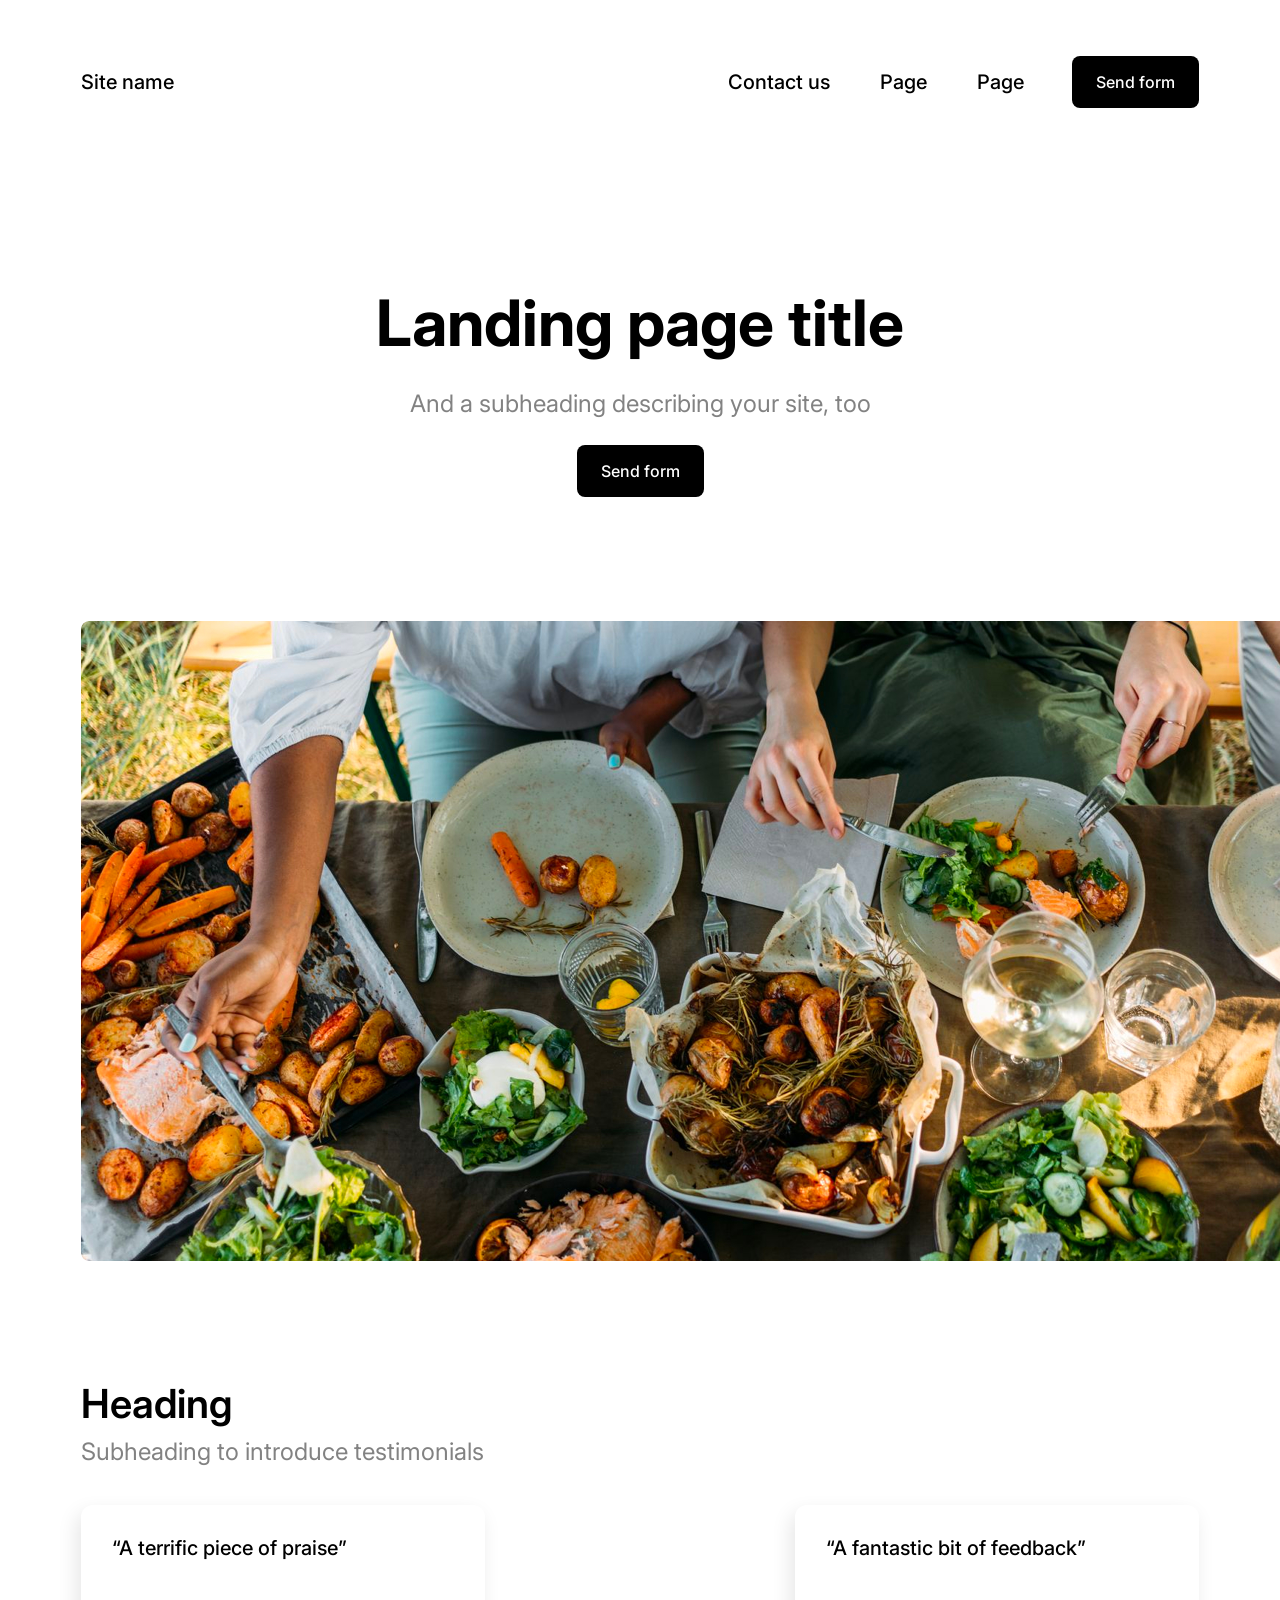
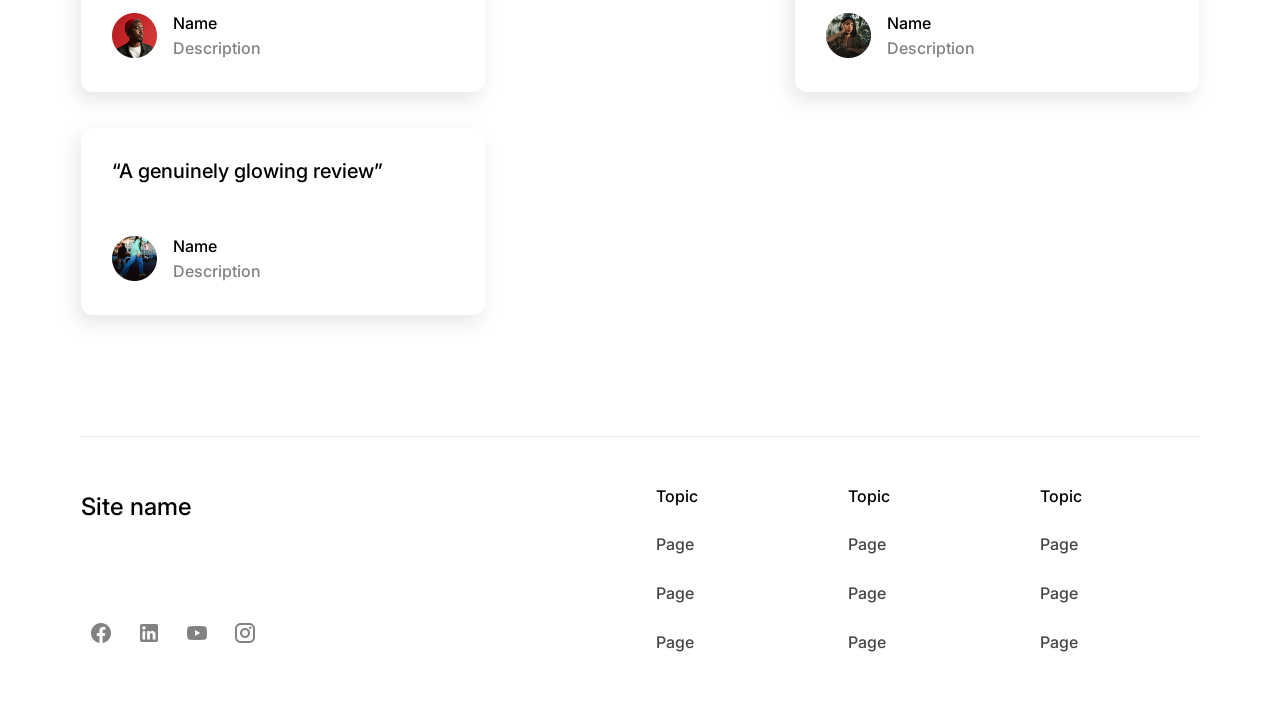
==== commit f9861767: "save" ====
--- a/index.html
+++ b/index.html
@@ -18,7 +18,7 @@
     <main id="container">
         <header id="header">
             <div id="top-left">
-                <div id="top-logo">
+                <div class="top-logo">
                     <a href="./">
                         Site name
                     </a>
@@ -27,7 +27,7 @@
             
             <div id="top-right">
                 <nav id="top-nav-menu" class="nav-menu">
-                    <div id="top-logo">
+                    <div class="top-logo">
                         <a href="./">
                             Site name
                         </a>
@@ -53,14 +53,16 @@
 
                     <button class="btn-close"></button>
 
-                    <button class="btn-black">
-                        Send form
-                    </button>
+                    <div class="btn-center">
+                        <a href="./contact.html" class=" btn btn-black">
+                            Send form
+                        </a>
+                    </div>
                 </nav>
 
-                <button class="btn-black">
+                <a href="./contact.html" class="btn btn-black">
                     Send form
-                </button>
+                </a>
 
                 <button class="btn-menu">
                     <img src="./img/More.svg" alt="">
@@ -78,9 +80,9 @@
             </h6>
 
             <div class="btn-center">
-                <button class="btn-black align1">
+                <a href="./contact.html" class="btn btn-black align1">
                     Send form
-                </button>
+                </a>
             </div>
         </section>
 
--- a/css/main.css
+++ b/css/main.css
@@ -113,6 +113,13 @@
     cursor: pointer;
 }
 
+a.btn,
+button.btn{
+    display: inline-flex;
+    justify-content: center;
+    align-items: center;
+}
+
 #container{
     width:1440px;
     margin:0 auto;
@@ -142,7 +149,7 @@
     align-items: center;
 }
 
-#top-logo a{
+.top-logo a{
     display: block;
 }
 
@@ -167,10 +174,11 @@
 
 }
 
+.btn-center{
+    text-align: center;
+}
+
 .btn-black{
-    display: flex;
-    justify-content: center;
-    align-items: center;
     height: 52px;
     line-height: 52px;
     border-radius: 8px;
@@ -186,7 +194,8 @@
 
 .btn-menu,
 .btn-close,
-#top-nav-menu .top-logo{
+#top-nav-menu .top-logo,
+#top-right #top-nav-menu .btn-black{
     display: none;
 }
 
@@ -532,13 +541,13 @@
     }
 
     #top-nav-menu{
-        display:block;
+        display:none;
         width:100%;
         position:fixed;
         top:0; bottom:0; left:-768px; right: initial;
         left: 0;
         z-index:9999;
-        padding:70px 81px 0 81px;
+        padding:70px 81px 70px 81px;
         background-color: #ffffff;
         overflow: auto;
     }
@@ -582,7 +591,7 @@
     }
 
     #top-right #top-nav-menu .btn-black{
-        display: block;
+        display: inline-flex;
         margin: 0 auto;
         padding-left: 64px;
         padding-right: 64px;
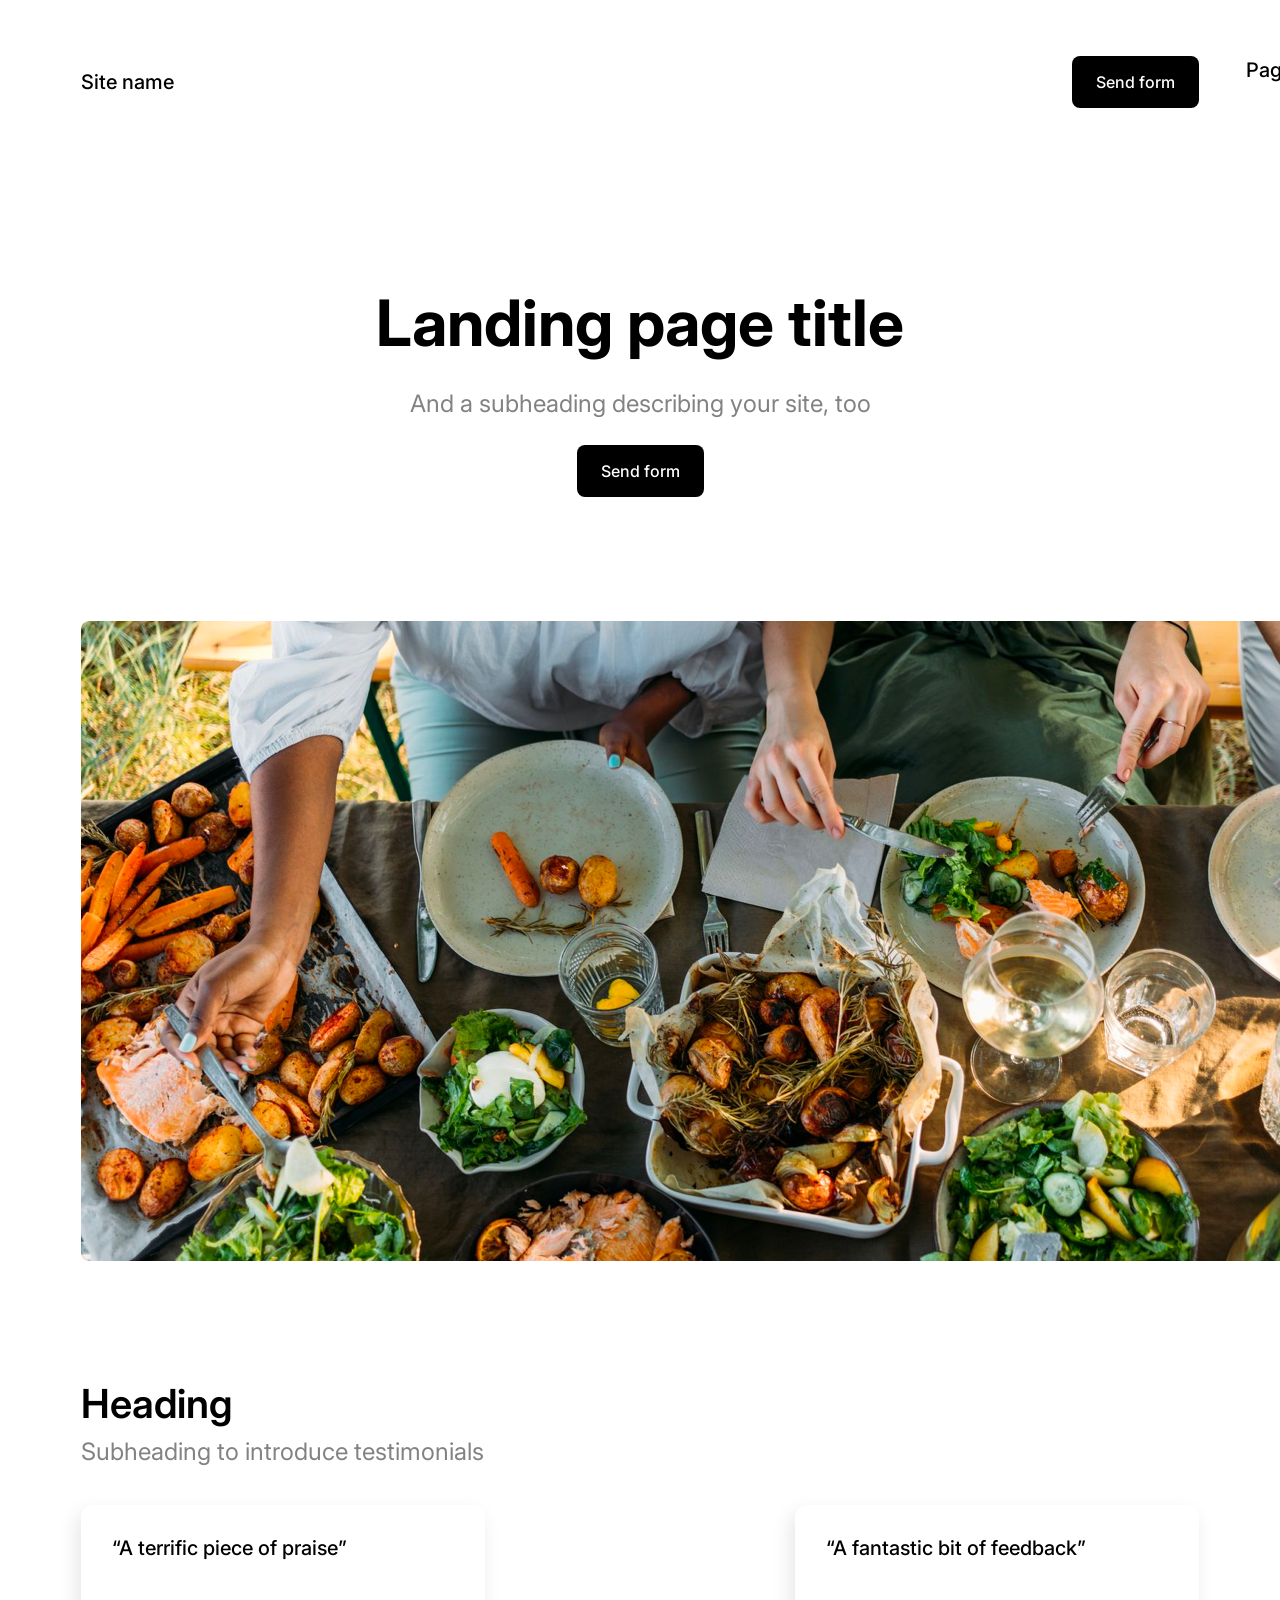
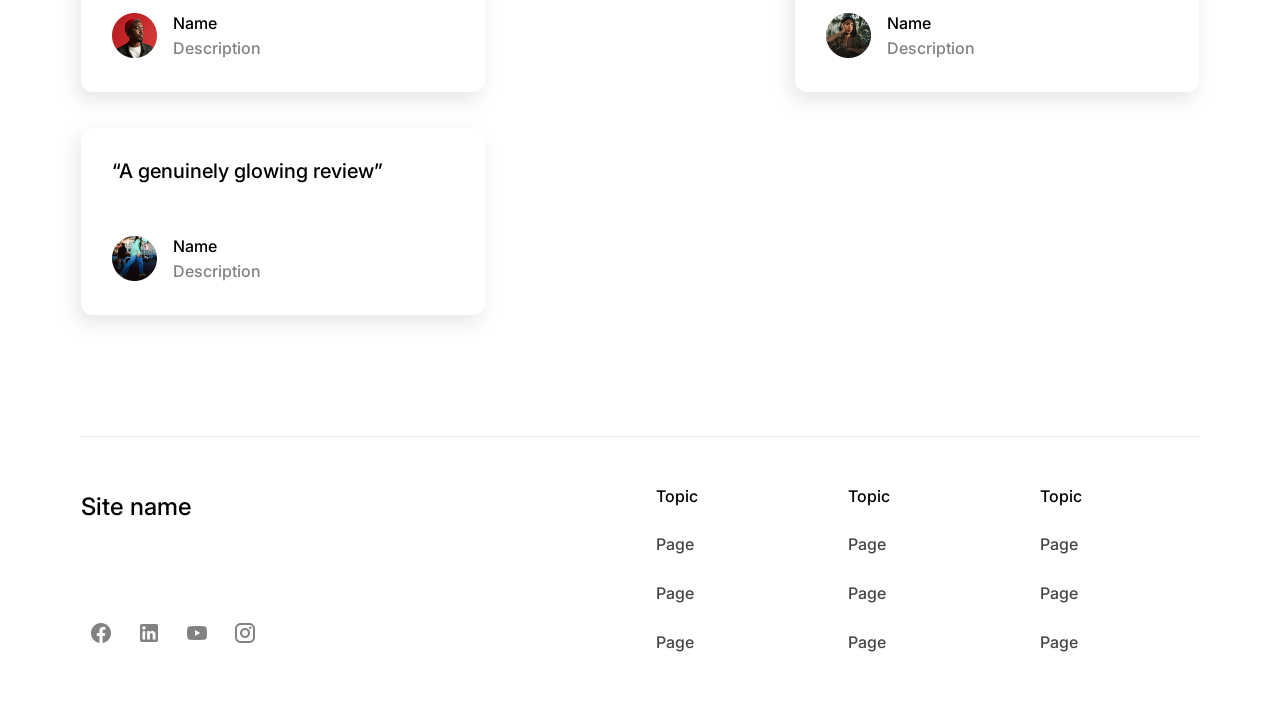
==== commit b13aafa2: "save" ====
--- a/index.html
+++ b/index.html
@@ -109,12 +109,12 @@
                     </strong>
 
                     <div class="user-blk">
-                        <a href="./#" class="user-img">
+                        <a href="./" class="user-img">
                             <img src="./img/Avatar1.png" alt="seo word, seo word, seo word">
                         </a>
 
                         <div class="explain-blk">
-                            <a class="user-name" href="./#">
+                            <a class="user-name" href="./">
                                 Name
                             </a>
                             <span class="user-note color1">
@@ -130,12 +130,12 @@
                     </strong>
 
                     <div class="user-blk">
-                        <a href="./#" class="user-img">
+                        <a href="./" class="user-img">
                             <img src="./img/Avatar2.png" alt="seo word, seo word, seo word">
                         </a>
 
                         <div class="explain-blk">
-                            <a class="user-name" href="./#">
+                            <a class="user-name" href="./">
                                 Name
                             </a>
                             <span class="user-note color1">
@@ -151,12 +151,12 @@
                     </strong>
 
                     <div class="user-blk">
-                        <a href="./#" class="user-img">
+                        <a href="./" class="user-img">
                             <img src="./img/Avatar3.png" alt="seo word, seo word, seo word">
                         </a>
 
                         <div class="explain-blk">
-                            <a class="user-name" href="./#">
+                            <a class="user-name" href="./">
                                 Name
                             </a>
                             <span class="user-note color1">
@@ -178,19 +178,19 @@
                     </div>
 
                     <div class="ftr-socials">
-                        <a href="#">
+                        <a href="./">
                             <img src="./img/fb.png" alt="seo word, seo word, seo word">
                         </a>
 
-                        <a href="#">
+                        <a href="./">
                             <img src="./img/in.png" alt="seo word, seo word, seo word">
                         </a>
 
-                        <a href="#">
+                        <a href="./">
                             <img src="./img/yt.png" alt="seo word, seo word, seo word">
                         </a>
 
-                        <a href="#">
+                        <a href="./">
                             <img src="./img/is.png" alt="seo word, seo word, seo word">
                         </a>
                     </div>
@@ -205,15 +205,15 @@
                         <nav class="menu-body">
                             <ul class="list-none">
                                 <li>
-                                    <a class="color1" href="./#">Page</a>
-                                </li>
-
-                                <li>
-                                    <a class="color1" href="./#">Page</a>
-                                </li>
-
-                                <li>
-                                    <a class="color1" href="./#">Page</a>
+                                    <a class="color1" href="./">Page</a>
+                                </li>
+
+                                <li>
+                                    <a class="color1" href="./">Page</a>
+                                </li>
+
+                                <li>
+                                    <a class="color1" href="./">Page</a>
                                 </li>
                             </ul>
                         </nav>
@@ -227,15 +227,15 @@
                         <nav class="menu-body">
                             <ul class="list-none">
                                 <li>
-                                    <a class="color1" href="./#">Page</a>
-                                </li>
-
-                                <li>
-                                    <a class="color1" href="./#">Page</a>
-                                </li>
-
-                                <li>
-                                    <a class="color1" href="./#">Page</a>
+                                    <a class="color1" href="./">Page</a>
+                                </li>
+
+                                <li>
+                                    <a class="color1" href="./">Page</a>
+                                </li>
+
+                                <li>
+                                    <a class="color1" href="./">Page</a>
                                 </li>
                             </ul>
                         </nav>
@@ -249,15 +249,15 @@
                         <nav class="menu-body">
                             <ul class="list-none">
                                 <li>
-                                    <a class="color1" href="./#">Page</a>
-                                </li>
-
-                                <li>
-                                    <a class="color1" href="./#">Page</a>
-                                </li>
-
-                                <li>
-                                    <a class="color1" href="./#">Page</a>
+                                    <a class="color1" href="./">Page</a>
+                                </li>
+
+                                <li>
+                                    <a class="color1" href="./">Page</a>
+                                </li>
+
+                                <li>
+                                    <a class="color1" href="./">Page</a>
                                 </li>
                             </ul>
                         </nav>
--- a/css/main.css
+++ b/css/main.css
@@ -405,6 +405,7 @@
     border-radius: 8px;
     border:1px solid #E0E0E0;
     padding:0 15px 0 15px;
+    font-size: 16px;
 }
 
 textarea{
@@ -413,6 +414,7 @@
     border-radius: 8px;
     border:1px solid #E0E0E0;
     padding:11px 15px 11px 15px;
+    font-size: 16px;
 }
 
 input[type="submit"]{
